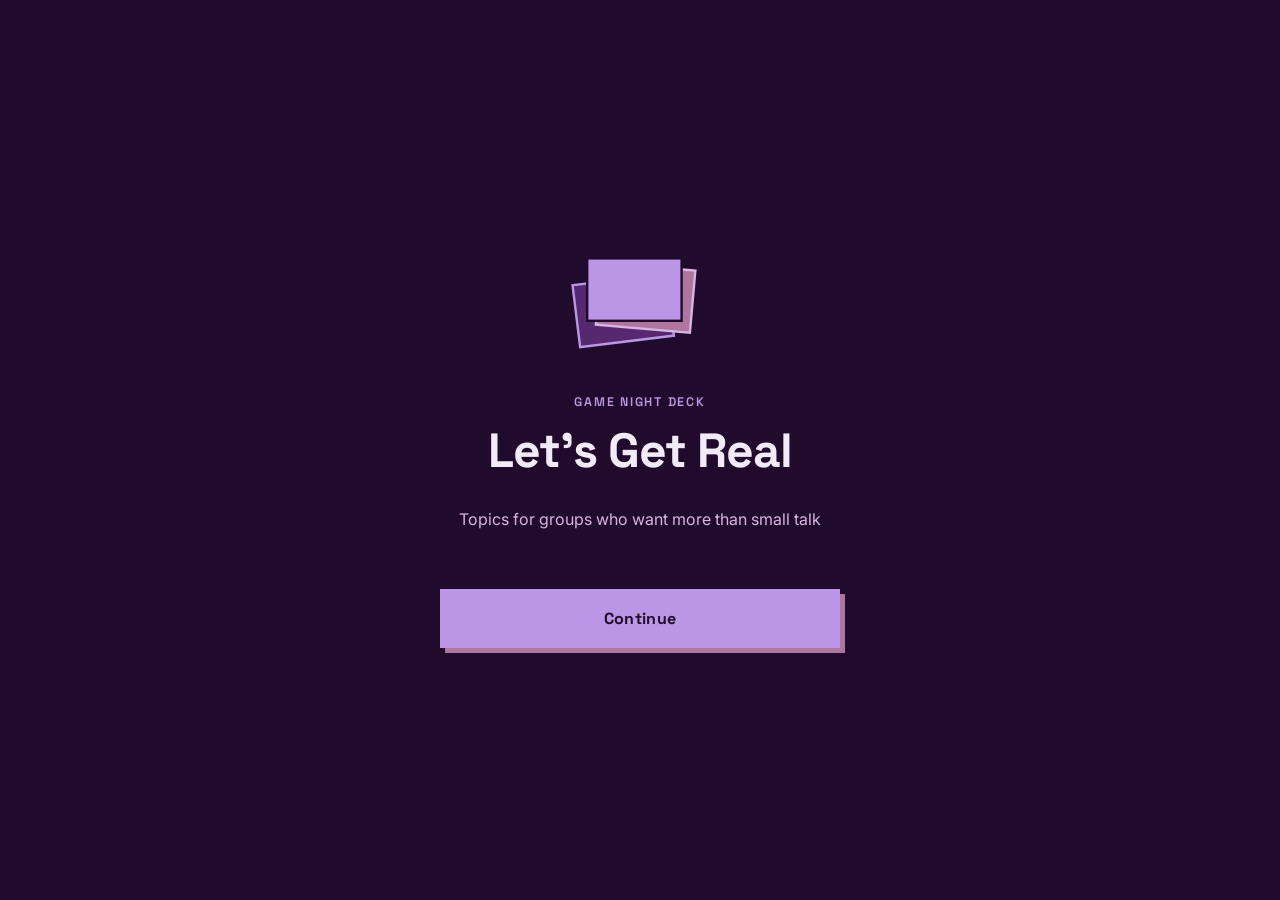
==== index.html @ 2e58b44b "update homescreen" ====
<!DOCTYPE html>
<html lang="en">
<head>
<meta charset="UTF-8">
<meta name="viewport" content="width=device-width, initial-scale=1, viewport-fit=cover">
<title>Let's Get Real</title>
<link rel="preconnect" href="https://fonts.googleapis.com">
<link rel="preconnect" href="https://fonts.gstatic.com" crossorigin>
<link href="https://fonts.googleapis.com/css2?family=Space+Grotesk:wght@500;600;700&family=Inter:wght@400;500;600&display=swap" rel="stylesheet">
<link rel="stylesheet" href="styles.css">
<script src="questions.js"></script>
<script src="game.js" defer></script>
</head>
<body>

<div class="screen" id="titleScreen">
  <div class="title-art">
    <svg viewBox="0 0 200 140" width="160" height="112" xmlns="http://www.w3.org/2000/svg">
      <rect x="20" y="34" width="118" height="78" fill="#55286F" stroke="#BC96E6" stroke-width="3" transform="rotate(-7 79 73)"/>
      <rect x="48" y="18" width="118" height="78" fill="#AE759F" stroke="#D8B4E2" stroke-width="3" transform="rotate(5 107 57)"/>
      <rect x="34" y="8" width="118" height="78" fill="#BC96E6" stroke="#210B2C" stroke-width="3"/>
    </svg>
  </div>
  <div class="eyebrow">GAME NIGHT DECK</div>
  <h1>Let's Get Real</h1>
  <p class="title-desc">Topics for groups who want more than small talk</p>
  <div class="controls" style="max-width:400px;">
    <button class="btn primary" id="titleContinueBtn">Continue</button>
  </div>
</div>

<div class="screen hidden" id="howToScreen">
  <div class="eyebrow">LET'S GET REAL</div>
  <h2>How to Play</h2>
  <div class="howto-steps">
    <div class="howto-step"><span class="num">1</span><p>Pick a level.</p></div>
    <div class="howto-step"><span class="num">2</span><p>Read the card.</p></div>
    <div class="howto-step"><span class="num">3</span><p>Everyone responds.</p></div>
  </div>
  <h2 style="font-family:'Space Grotesk',sans-serif;font-weight:700;font-size:1.4rem;letter-spacing:-0.02em;margin:26px 0 14px;color:var(--ink);">Types of Cards</h2>
  <div class="howto-legend">
    <div class="legend-item l-open"><span class="card-tag open">Open</span><p>Warm up. Start the conversation.</p></div>
    <div class="legend-item l-uncover"><span class="card-tag uncover">Uncover</span><p>Go deeper. Listen, learn and share.</p></div>
    <div class="legend-item l-reveal"><span class="card-tag reveal">Reveal</span><p>Be honest. Bring your true self.</p></div>
    <div class="legend-item l-wild"><span class="card-tag wild">Wildcard</span><p>You'll find out when you get there.</p></div>
  </div>
  <div class="controls" style="max-width:400px;">
    <button class="btn primary" id="startBtn">Start</button>
  </div>
</div>

<div class="screen hidden" id="homeScreen">
  <div class="eyebrow">LET'S GET REAL</div>
  <!-- <h1>Game Night</h1> -->
  <!-- <p class="tagline">Pick a level. It's already shuffled.</p> -->

  <div class="eyebrow" style="margin-bottom:12px;">PICK A LEVEL. IT'S ALREADY SHUFFLED.</div>
  <div class="levels">
    <button class="level-btn" data-level="open">
      <div><div class="name">Open</div><div class="desc">Warm up. Start the conversation.</div></div>
      <div class="count">49</div>
    </button>
    <button class="level-btn" data-level="uncover">
      <div><div class="name">Uncover</div><div class="desc">Go deeper. Listen, learn, share.</div></div>
      <div class="count">37</div>
    </button>
    <button class="level-btn" data-level="reveal">
      <div><div class="name">Reveal</div><div class="desc">Be honest. Bring your true self.</div></div>
      <div class="count">11</div>
    </button>
    <button class="level-btn" data-level="wild">
      <div><div class="name">Wildcard</div><div class="desc">You'll find out when you get there.</div></div>
      <div class="count">3</div>
    </button>
    <button class="level-btn" data-level="mix">
      <div><div class="name">Mix All</div><div class="desc">Draw from every level at random.</div></div>
      <div class="count">100</div>
    </button>
  </div>

  <div class="toggle-row">
    <span>Sprinkle in Wildcards</span>
    <div class="switch" id="wildToggle"></div>
  </div>
  <button class="fav-link hidden" id="favLink">★ Favorites (0)</button>
  <button class="howto-link" id="howToLink">? How to Play</button>
</div>

<div class="screen hidden" id="cardScreen">
  <div class="top-row">
    <button class="back-link" id="backBtn">&larr; LEVELS</button>
    <span class="eyebrow" style="margin:0;">LET'S GET REAL</span>
    <div class="icon-row">
      <button class="icon-btn" id="soundBtn" title="Toggle sound">🔊</button>
      <button class="icon-btn" id="starBtn" title="Favorite this question">☆</button>
    </div>
  </div>
  <div class="card-stage">
    <div class="card" id="card">
      <div class="card-tag" id="cardTag">Open</div>
      <div class="card-body"><p id="cardText">Loading…</p></div>
      <div class="overlay" id="completeOverlay">
        <h2>Deck complete</h2>
        <p id="completeText">You've been through the whole deck.</p>
        <div class="controls">
          <button class="btn secondary" id="chooseAnotherBtn">Levels</button>
          <button class="btn primary" id="keepGoingBtn">Keep Going</button>
        </div>
      </div>
    </div>
  </div>
  <div class="progress-bar"><div class="progress-fill" id="progressFill"></div></div>
  <div class="progress-text" id="progressText"></div>
  <div class="controls">
    <button class="btn secondary" id="skipBtn">Skip</button>
    <button class="btn primary" id="nextBtn">Next Card</button>
  </div>
</div>

<div class="fav-overlay" id="favOverlay">
  <div class="fav-overlay-head">
    <h2>Favorites</h2>
    <button class="back-link" id="favCloseBtn">CLOSE ✕</button>
  </div>
  <div class="fav-list" id="favList"></div>
</div>


</body>
</html>
---- styles.css ----
:root {
    --bg: #210B2C; --panel: #55286F; --accent: #BC96E6; --soft: #D8B4E2;
    --mauve: #AE759F; --ink: #F3EAF8; --ease: cubic-bezier(0.16, 1, 0.3, 1);
  }
  @media (prefers-color-scheme: dark) { :root:not([data-theme="light"]) { --bg: #210B2C; } }
  :root[data-theme="dark"] { --bg: #210B2C; }

  * { box-sizing: border-box; border-radius: 0 !important; }
  html, body { height: 100%; margin: 0; }
  body {
    background: var(--bg); color: var(--ink); font-family: 'Inter', -apple-system, sans-serif;
    display: flex; flex-direction: column;
    padding-top: env(safe-area-inset-top, 0px); padding-bottom: env(safe-area-inset-bottom, 0px);
    overflow-x: hidden;
  }
  @media (prefers-reduced-motion: reduce) {
    * { animation-duration: 0.01ms !important; transition-duration: 0.01ms !important; }
  }

  .screen {
    flex: 1; display: flex; flex-direction: column; align-items: center; justify-content: center;
    padding: clamp(14px, 4vw, 28px) clamp(14px, 5vw, 20px); min-height: 100%; transition: transform 0.4s var(--ease), opacity 0.4s var(--ease);
  }
  .screen.hidden { display: none; }
  .screen.exit-left { transform: translateX(-40px); opacity: 0; }
  .screen.enter-right { animation: enterRight 0.4s var(--ease) both; }
  @keyframes enterRight { from { transform: translateX(40px); opacity: 0; } to { transform: translateX(0); opacity: 1; } }

  .eyebrow { color: var(--accent); font-family: 'Space Grotesk', sans-serif; font-size: 0.78rem; letter-spacing: 0.14em; margin-bottom: 10px; font-weight: 600; }
  h1 { font-family: 'Space Grotesk', sans-serif; font-weight: 700; font-size: clamp(2.1rem, 6vw, 3rem); margin: 0 0 10px; text-align: center; letter-spacing: -0.02em; }
  .tagline { color: var(--soft); text-align: center; max-width: 400px; line-height: 1.55; margin-bottom: 30px; font-size: 0.97rem; }

  .levels { display: flex; flex-direction: column; gap: 10px; width: 100%; max-width: 400px; }
  .level-btn {
    display: flex; align-items: center; justify-content: space-between; gap: 16px;
    padding: 20px 22px; border: 2px solid var(--panel); background: transparent; color: var(--ink);
    cursor: pointer; text-align: left; font-family: inherit;
    transition: border-color 0.15s ease, transform 0.1s var(--ease), box-shadow 0.15s ease;
    opacity: 0; transform: translateY(14px); animation: riseIn 0.5s var(--ease) forwards;
  }
  .level-btn:nth-child(1) { animation-delay: 0.05s; } .level-btn:nth-child(2) { animation-delay: 0.1s; }
  .level-btn:nth-child(3) { animation-delay: 0.15s; } .level-btn:nth-child(4) { animation-delay: 0.2s; }
  .level-btn:nth-child(5) { animation-delay: 0.25s; }
  @keyframes riseIn { to { opacity: 1; transform: translateY(0); } }
  .level-btn:hover { border-color: var(--accent); box-shadow: 4px 4px 0 var(--accent); }
  .level-btn:active { transform: translate(2px, 2px); box-shadow: none; }
  .level-btn .name { font-family: 'Space Grotesk', sans-serif; font-size: 1.15rem; font-weight: 700; }
  .level-btn .desc { color: var(--soft); font-size: 0.83rem; margin-top: 3px; opacity: 0.85; }
  .level-btn .count { font-family: 'Space Grotesk', sans-serif; font-size: 0.78rem; color: var(--soft); border: 1px solid var(--mauve); padding: 3px 9px; white-space: nowrap; }
  .level-btn[data-level="open"] .name { color: var(--soft); }
  .level-btn[data-level="uncover"] .name { color: var(--accent); }
  .level-btn[data-level="reveal"] .name { color: var(--mauve); }
  .level-btn[data-level="wild"] .name { color: var(--soft); }
  .level-btn[data-level="mix"] .name { color: var(--ink); }

  .toggle-row { display: flex; align-items: center; justify-content: center; gap: 12px; margin-top: 22px; color: var(--soft); font-size: 0.88rem; opacity: 0; animation: riseIn 0.5s var(--ease) forwards; animation-delay: 0.3s; }
  .switch { position: relative; width: 44px; height: 24px; background: var(--panel); border: 2px solid var(--mauve); cursor: pointer; flex-shrink: 0; }
  .switch::after { content: ''; position: absolute; top: 2px; left: 2px; width: 16px; height: 16px; background: var(--soft); transition: transform 0.2s var(--ease), background 0.2s ease; }
  .switch.on { background: var(--accent); }
  .switch.on::after { transform: translateX(20px); background: var(--bg); }

  .fav-link {
    margin-top: 18px; background: none; border: none; color: var(--mauve); font-family: 'Space Grotesk', sans-serif;
    font-size: 0.85rem; font-weight: 600; cursor: pointer; letter-spacing: 0.02em;
    opacity: 0; animation: riseIn 0.5s var(--ease) forwards; animation-delay: 0.35s;
  }
  .fav-link.hidden { display: none; }
  .fav-link:hover { color: var(--accent); }

  .title-art { margin-bottom: 26px; opacity: 0; animation: riseIn 0.6s var(--ease) forwards; }
  .title-desc { color: var(--soft); text-align: center; max-width: 380px; line-height: 1.6; margin-bottom: 34px; font-size: 1rem; }
  .howto-link {
    margin-top: 12px; background: none; border: 2px solid var(--panel); color: var(--soft);
    font-family: 'Space Grotesk', sans-serif; font-size: 0.82rem; font-weight: 700;
    letter-spacing: 0.04em; padding: 9px 18px; cursor: pointer;
    opacity: 0; animation: riseIn 0.5s var(--ease) forwards; animation-delay: 0.38s;
    transition: border-color 0.15s ease, color 0.15s ease, box-shadow 0.15s ease;
  }
  .howto-link:hover { color: var(--accent); border-color: var(--accent); box-shadow: 3px 3px 0 var(--mauve); }
  .howto-link:active { transform: translate(2px, 2px); box-shadow: none; }

  .howto-steps { display: flex; flex-direction: column; gap: 14px; width: 100%; max-width: 400px; margin-bottom: 8px; }
  .howto-step { display: flex; gap: 16px; align-items: flex-start; border: 2px solid var(--panel); padding: 16px 18px; }
  .howto-step .num { font-family: 'Space Grotesk', sans-serif; font-weight: 700; color: var(--accent); font-size: 1.1rem; flex-shrink: 0; }
  .howto-step p { margin: 0; color: var(--ink); font-size: 0.95rem; line-height: 1.4; }
  .howto-legend { display: flex; flex-direction: column; gap: 10px; width: 100%; max-width: 400px; margin: 4px 0 32px; }
  .legend-item {
    border: 2px solid var(--panel); border-left-width: 6px; padding: 14px 16px 15px;
    display: flex; flex-direction: column; gap: 9px;
    opacity: 0; transform: translateY(10px); animation: riseIn 0.45s var(--ease) forwards;
  }
  .legend-item:nth-child(1) { animation-delay: 0.05s; } .legend-item:nth-child(2) { animation-delay: 0.1s; }
  .legend-item:nth-child(3) { animation-delay: 0.15s; } .legend-item:nth-child(4) { animation-delay: 0.2s; }
  .legend-item.l-open { border-left-color: var(--soft); }
  .legend-item.l-uncover { border-left-color: var(--accent); }
  .legend-item.l-reveal { border-left-color: var(--mauve); }
  .legend-item.l-wild { border-left-color: var(--soft); border-left-style: dashed; }
  .legend-item .card-tag { margin: 0; align-self: flex-start; }
  .legend-item p { margin: 0; color: var(--soft); font-size: 0.9rem; line-height: 1.45; }

  #cardScreen { max-width: 480px; margin: 0 auto; width: 100%; position: relative; }
  .top-row { display: flex; align-items: center; justify-content: space-between; width: 100%; margin-bottom: 20px; }
  .back-link { color: var(--soft); background: none; border: none; font-family: 'Space Grotesk', sans-serif; font-size: 0.85rem; font-weight: 600; cursor: pointer; padding: 6px 0; letter-spacing: 0.02em; }
  .back-link:hover { color: var(--accent); }
  .icon-row { display: flex; gap: 8px; }
  .icon-btn { width: 44px; height: 44px; border: 2px solid var(--panel); background: transparent; color: var(--soft); font-size: 1rem; cursor: pointer; display: flex; align-items: center; justify-content: center; transition: border-color 0.15s ease; }
  .icon-btn:hover { border-color: var(--accent); }
  .icon-btn.active { color: var(--accent); border-color: var(--accent); }

  .card-stage { perspective: 1200px; width: 100%; }
  .card {
    width: 100%; min-height: 300px; background: var(--panel); border: 2px solid var(--accent);
    padding: 0; display: flex; flex-direction: column; box-shadow: 8px 8px 0 var(--mauve);
    transform-style: preserve-3d; transition: transform 0.32s var(--ease), opacity 0.3s ease; position: relative;
  }
  .card.flip { transform: rotateY(90deg); }
  .card.fade { opacity: 0; }
  .card-tag { align-self: flex-start; margin: 20px 20px 0; font-family: 'Space Grotesk', sans-serif; font-size: 0.78rem; font-weight: 700; letter-spacing: 0.1em; padding: 6px 14px; border: 1px solid currentColor; }
  .card-tag.open { color: var(--soft); background: transparent; }
  .card-tag.uncover { color: var(--accent); background: transparent; }
  .card-tag.reveal { color: var(--bg); background: var(--mauve); border-color: var(--mauve); }
  .card-tag.wild { color: var(--soft); background: var(--bg); border-color: var(--soft); }

  .card-body { flex: 1; display: flex; align-items: center; justify-content: center; padding: clamp(16px,4vw,24px) clamp(18px,6vw,32px); text-align: center; }
  .card-body p { font-family: 'Space Grotesk', sans-serif; font-size: clamp(1.25rem, 4vw, 1.55rem); font-weight: 600; line-height: 1.4; margin: 0; color: var(--ink); overflow-wrap: break-word; word-break: break-word; }

  .progress-bar { width: 100%; height: 4px; background: var(--panel); margin-top: 26px; overflow: hidden; }
  .progress-fill { height: 100%; background: var(--accent); transition: width 0.3s var(--ease); }
  .progress-text { margin-top: 10px; color: var(--soft); font-size: 0.8rem; font-family: 'Space Grotesk', sans-serif; letter-spacing: 0.03em; }

  .controls { display: flex; gap: 12px; width: 100%; margin-top: 22px; }
  .btn { flex: 1; padding: 17px; border: 2px solid var(--accent); font-family: 'Space Grotesk', sans-serif; font-weight: 700; font-size: 1rem; cursor: pointer; letter-spacing: 0.02em; transition: transform 0.1s var(--ease), box-shadow 0.15s ease; }
  .btn.primary { background: var(--accent); color: var(--bg); box-shadow: 5px 5px 0 var(--mauve); }
  .btn.primary:hover { box-shadow: 3px 3px 0 var(--mauve); }
  .btn.primary:active { transform: translate(3px, 3px); box-shadow: none; }
  .btn.secondary { background: transparent; color: var(--soft); border-color: var(--mauve); flex: 0 0 110px; }
  .btn.secondary:hover { color: var(--accent); border-color: var(--accent); }
  .btn.secondary:active { transform: translate(2px, 2px); }

  .overlay {
    position: absolute; inset: 0; background: var(--bg); border: 2px solid var(--accent);
    display: none; flex-direction: column; align-items: center; justify-content: center;
    text-align: center; padding: 32px 24px; z-index: 5;
  }
  .overlay.active { display: flex; animation: riseIn 0.35s var(--ease) forwards; }
  .overlay h2 { font-family: 'Space Grotesk', sans-serif; font-size: 1.4rem; margin: 0 0 10px; color: var(--accent); }
  .overlay p { color: var(--soft); margin: 0 0 24px; line-height: 1.5; }
  .overlay .controls { max-width: 320px; }

  .fav-overlay {
    position: fixed; inset: 0; background: var(--bg); z-index: 10; display: none;
    flex-direction: column; padding: 28px 20px; padding-top: calc(28px + env(safe-area-inset-top, 0px));
  }
  .fav-overlay.active { display: flex; }
  .fav-overlay-head { display: flex; align-items: center; justify-content: space-between; margin-bottom: 20px; max-width: 480px; width: 100%; margin-left: auto; margin-right: auto; }
  .fav-overlay-head h2 { font-family: 'Space Grotesk', sans-serif; color: var(--accent); font-size: 1.3rem; margin: 0; }
  .fav-list { max-width: 480px; width: 100%; margin: 0 auto; overflow-y: auto; display: flex; flex:1; min-height:0; flex-direction: column; gap: 10px; }
  .fav-item { border: 2px solid var(--panel); padding: 16px 18px; }
  .fav-item .card-tag { margin: 0 0 8px; display: inline-block; }
  .fav-item p { margin: 0; font-family: 'Space Grotesk', sans-serif; font-size: 1rem; font-weight: 600; }
  .fav-empty { color: var(--soft); text-align: center; margin-top: 40px; }

  @media (max-width: 420px) { .card { min-height: 260px; } .card-body { padding: 20px 22px 32px; } }
  @media (min-width: 700px) { #cardScreen, .levels, .tagline { max-width: 560px; } .card { min-height: 340px; } }
  @media (orientation: landscape) and (max-height: 520px) { .level-btn {padding:12px 18px;} .levels {gap:6px;}
    .screen { padding: 14px 20px; } .card { min-height: 190px; } .tagline { margin-bottom: 16px; }
    h1 { font-size: 1.6rem; } .eyebrow { margin-bottom: 4px; }
  }
  @media (max-width: 360px) {
    .controls { flex-direction: column;} .btn.secondary { flex: 1}
  }
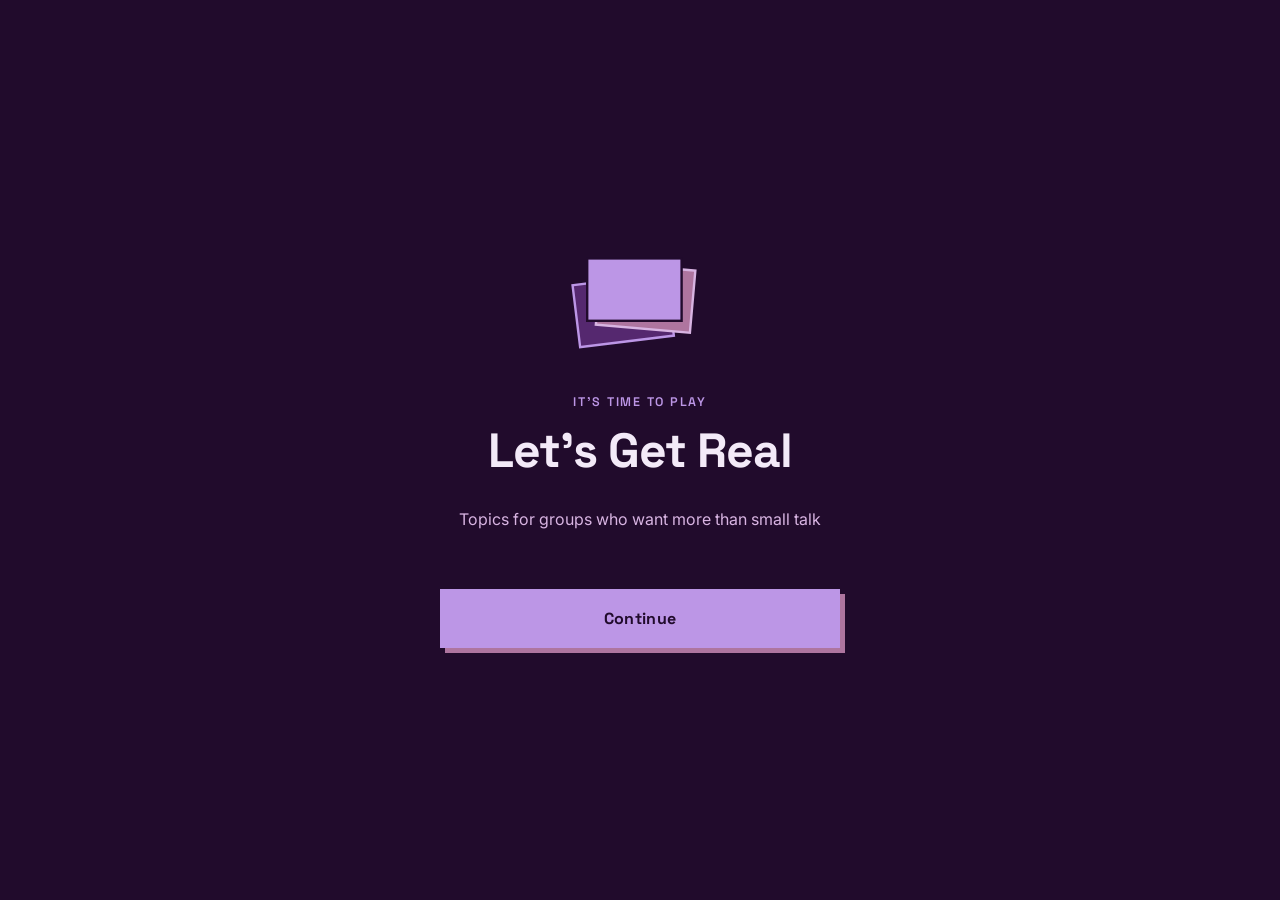
==== commit 9412fe0d: "changed text" ====
--- a/index.html
+++ b/index.html
@@ -4,6 +4,9 @@
 <meta charset="UTF-8">
 <meta name="viewport" content="width=device-width, initial-scale=1, viewport-fit=cover">
 <title>Let's Get Real</title>
+<link rel="icon" href="favicon.svg" type="image/svg+xml">
+<link rel="alternate icon" href="favicon.ico">
+<link rel="apple-touch-icon" href="apple-touch-icon.png">
 <link rel="preconnect" href="https://fonts.googleapis.com">
 <link rel="preconnect" href="https://fonts.gstatic.com" crossorigin>
 <link href="https://fonts.googleapis.com/css2?family=Space+Grotesk:wght@500;600;700&family=Inter:wght@400;500;600&display=swap" rel="stylesheet">
@@ -21,7 +24,7 @@
       <rect x="34" y="8" width="118" height="78" fill="#BC96E6" stroke="#210B2C" stroke-width="3"/>
     </svg>
   </div>
-  <div class="eyebrow">GAME NIGHT DECK</div>
+  <div class="eyebrow">IT'S TIME TO PLAY</div>
   <h1>Let's Get Real</h1>
   <p class="title-desc">Topics for groups who want more than small talk</p>
   <div class="controls" style="max-width:400px;">
@@ -30,19 +33,19 @@
 </div>
 
 <div class="screen hidden" id="howToScreen">
-  <div class="eyebrow">LET'S GET REAL</div>
-  <h2>How to Play</h2>
-  <div class="howto-steps">
+  <!-- <div class="eyebrow">LET'S GET REAL</div>
+  <h2>How to Play</h2> -->
+  <!-- <div class="howto-steps">
     <div class="howto-step"><span class="num">1</span><p>Pick a level.</p></div>
     <div class="howto-step"><span class="num">2</span><p>Read the card.</p></div>
     <div class="howto-step"><span class="num">3</span><p>Everyone responds.</p></div>
-  </div>
-  <h2 style="font-family:'Space Grotesk',sans-serif;font-weight:700;font-size:1.4rem;letter-spacing:-0.02em;margin:26px 0 14px;color:var(--ink);">Types of Cards</h2>
+  </div> -->
+  <h2 style="font-family:'Space Grotesk',sans-serif;font-weight:700;font-size:1.4rem;letter-spacing:-0.02em;margin:26px 0 14px;color:var(--ink);">How to Play: Let's Get Real</h2>
   <div class="howto-legend">
-    <div class="legend-item l-open"><span class="card-tag open">Open</span><p>Warm up. Start the conversation.</p></div>
-    <div class="legend-item l-uncover"><span class="card-tag uncover">Uncover</span><p>Go deeper. Listen, learn and share.</p></div>
-    <div class="legend-item l-reveal"><span class="card-tag reveal">Reveal</span><p>Be honest. Bring your true self.</p></div>
-    <div class="legend-item l-wild"><span class="card-tag wild">Wildcard</span><p>You'll find out when you get there.</p></div>
+    <div class="legend-item l-open"><span class="card-tag open">First</span><p>Pick a level.</p></div>
+    <div class="legend-item l-uncover"><span class="card-tag uncover">Second</span><p>Read the card.</p></div>
+    <div class="legend-item l-reveal"><span class="card-tag reveal">Third</span><p>Everyone responds.</p></div>
+    <div class="legend-item l-wild"><span class="card-tag wild">Essential</span><p>What's said here, stays here.</p></div>
   </div>
   <div class="controls" style="max-width:400px;">
     <button class="btn primary" id="startBtn">Start</button>
@@ -50,7 +53,7 @@
 </div>
 
 <div class="screen hidden" id="homeScreen">
-  <div class="eyebrow">LET'S GET REAL</div>
+  <!-- <div class="eyebrow">LET'S GET REAL</div> -->
   <!-- <h1>Game Night</h1> -->
   <!-- <p class="tagline">Pick a level. It's already shuffled.</p> -->
 
